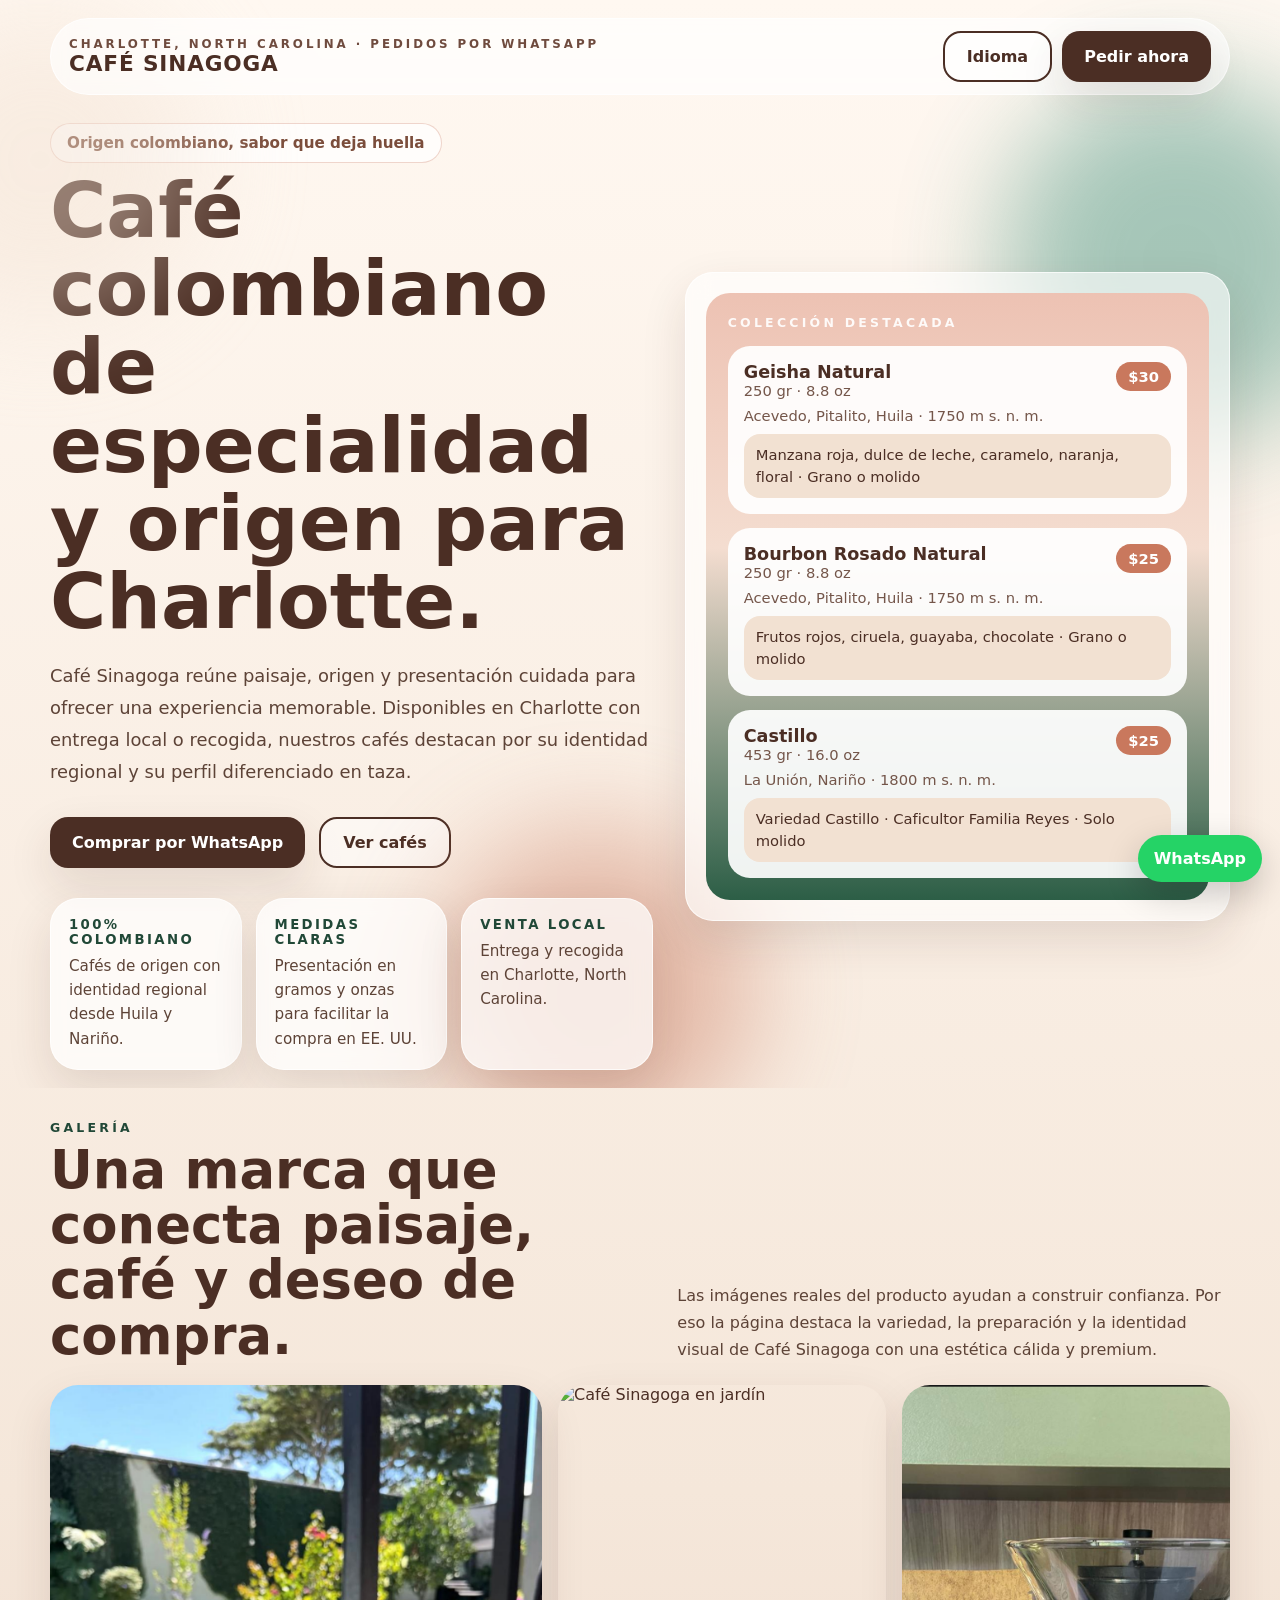
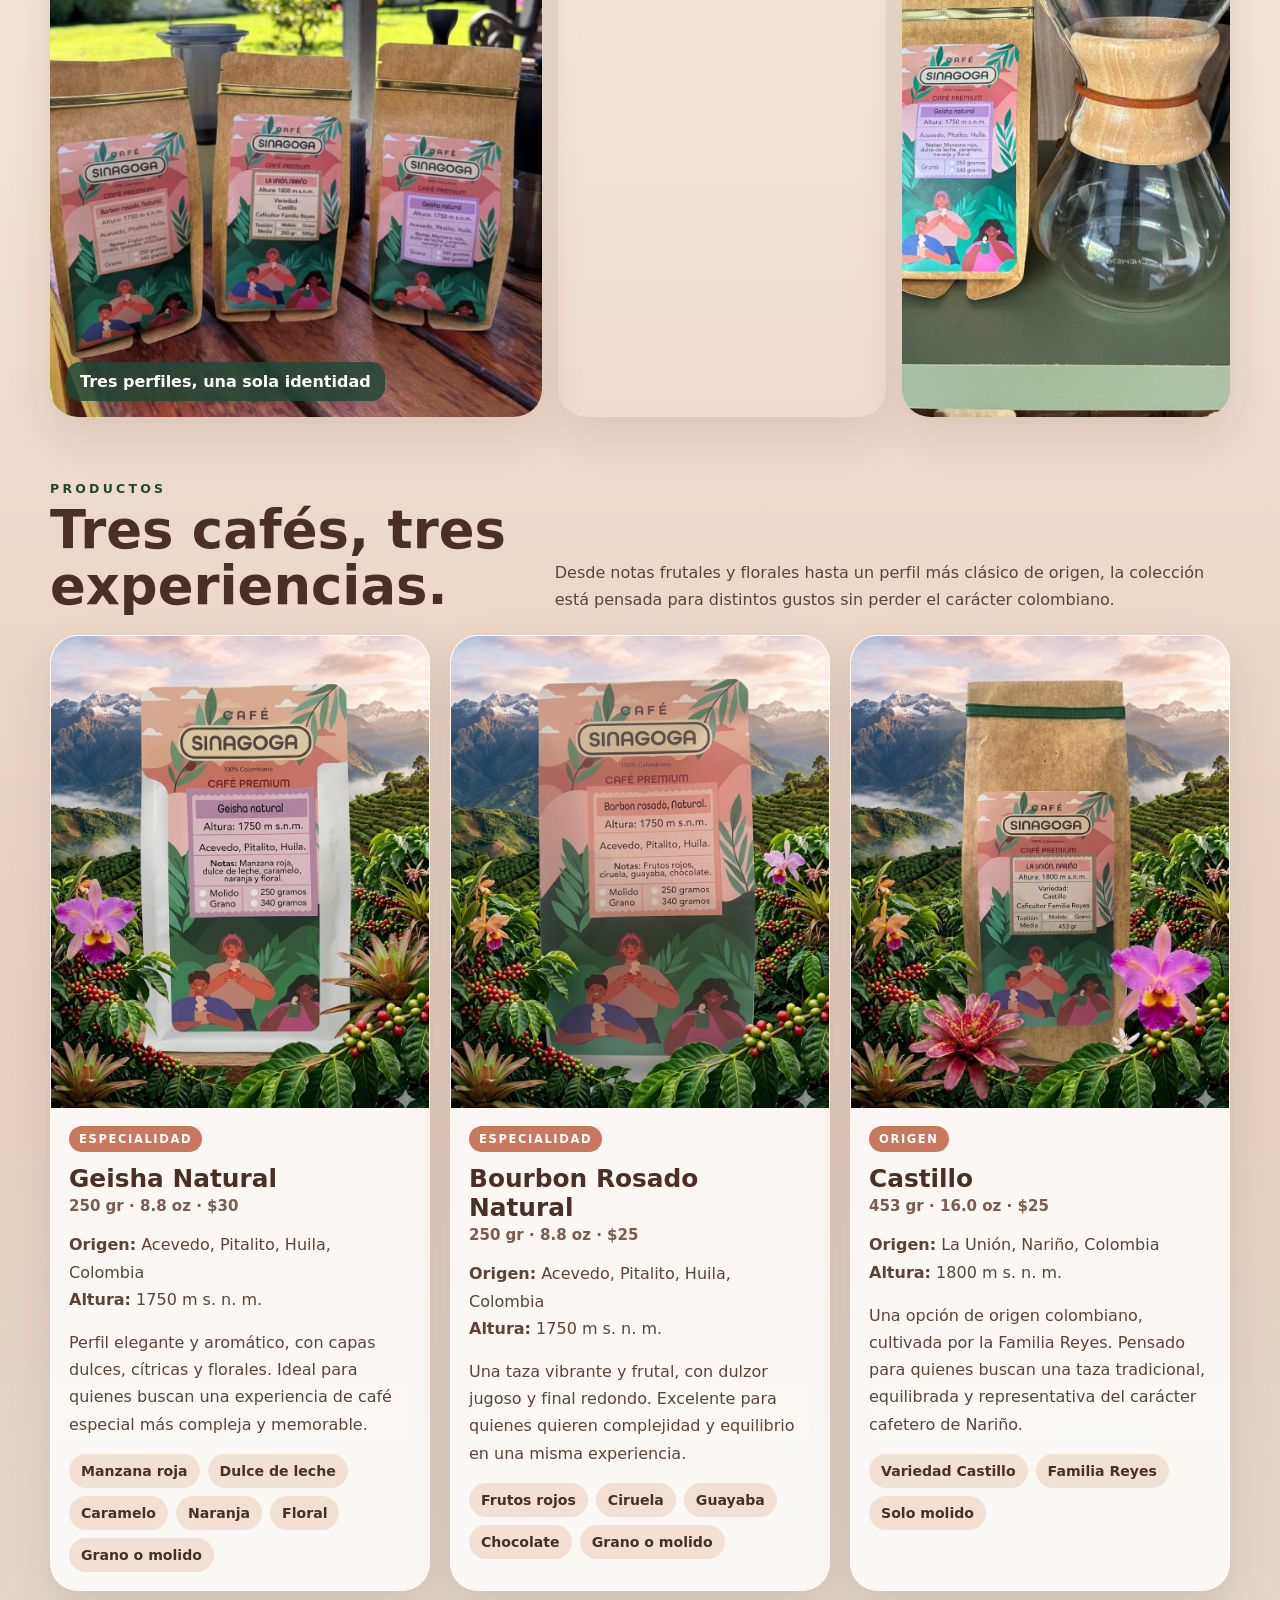
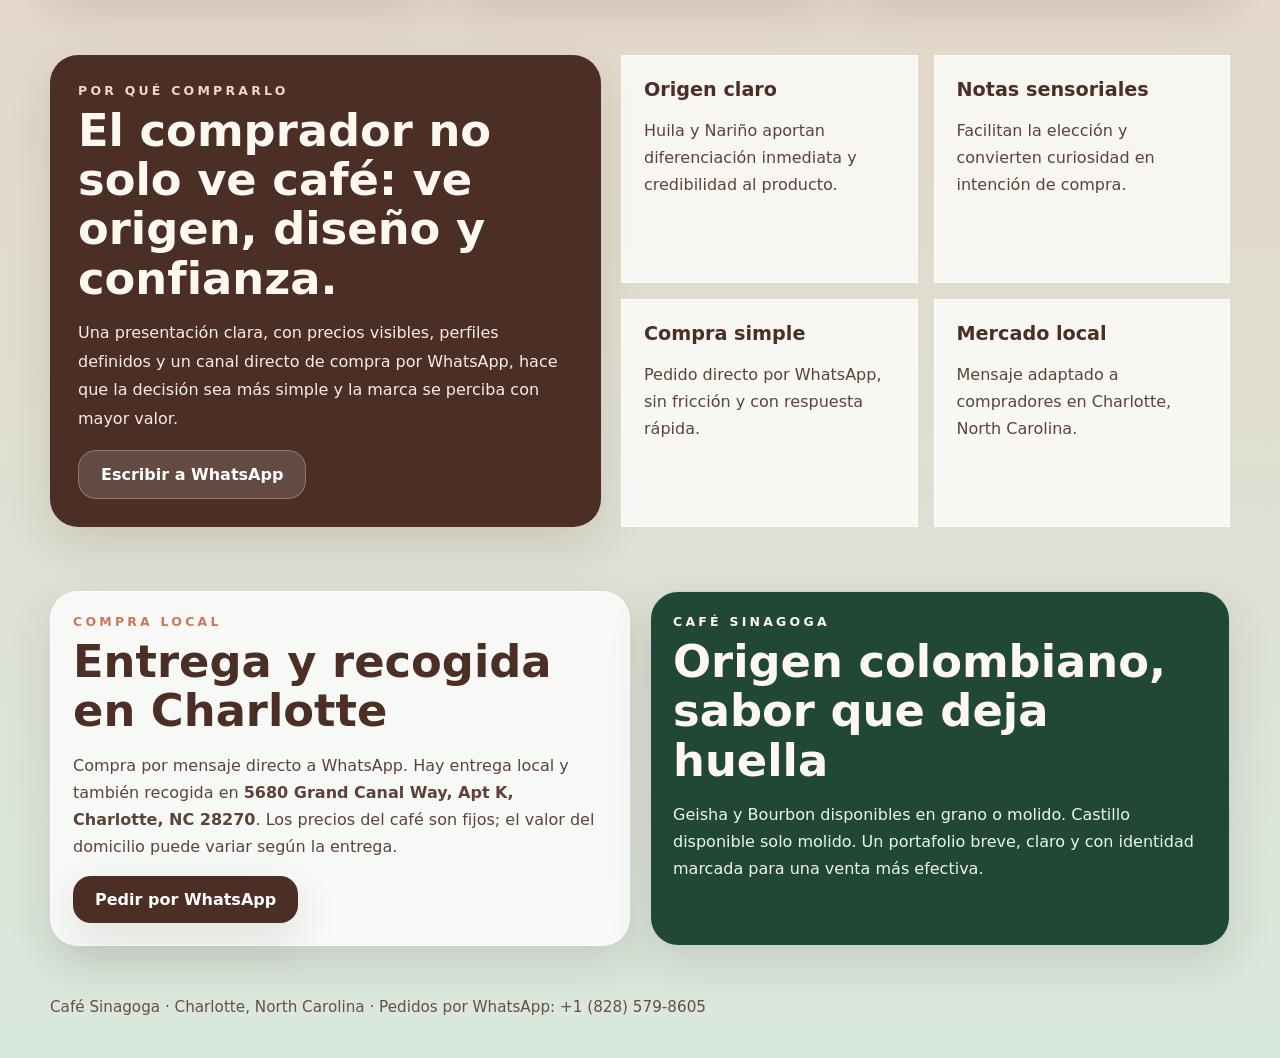
==== es.html @ 4d22b6b9 "Add files via upload" ====
<!doctype html>
<html lang="es">
<head>
  <meta charset="UTF-8" />
  <meta name="viewport" content="width=device-width, initial-scale=1.0" />
  <title>Café Sinagoga | Café colombiano en Charlotte</title>
  <meta name="description" content="Café colombiano de origen en Charlotte, North Carolina. Geisha, Bourbon y Castillo con entrega local o recogida." />
  <link rel="stylesheet" href="style.css" />
</head>
<body>
  <a class="wa-float" href="https://wa.me/18285798605?text=Hola%2C%20quiero%20hacer%20un%20pedido%20de%20Caf%C3%A9%20Sinagoga" target="_blank" rel="noreferrer">WhatsApp</a>
  <header class="hero">
    <div class="orb one"></div><div class="orb two"></div><div class="orb three"></div>
    <div class="container">
      <div class="topbar">
        <div>
          <div class="brand-small">Charlotte, North Carolina · Pedidos por WhatsApp</div>
          <div class="brand">CAFÉ SINAGOGA</div>
        </div>
        <div style="display:flex;gap:10px;flex-wrap:wrap">
          <a class="btn btn-secondary" href="index.html">Idioma</a>
          <a class="btn btn-primary" href="https://wa.me/18285798605?text=Hola%2C%20quiero%20hacer%20un%20pedido%20de%20Caf%C3%A9%20Sinagoga" target="_blank" rel="noreferrer">Pedir ahora</a>
        </div>
      </div>

      <section class="hero-grid">
        <div>
          <div class="pill">Origen colombiano, sabor que deja huella</div>
          <h1>Café colombiano de especialidad y origen para Charlotte.</h1>
          <p class="lead">Café Sinagoga reúne paisaje, origen y presentación cuidada para ofrecer una experiencia memorable. Disponibles en Charlotte con entrega local o recogida, nuestros cafés destacan por su identidad regional y su perfil diferenciado en taza.</p>
          <div class="actions">
            <a class="btn btn-primary" href="https://wa.me/18285798605?text=Hola%2C%20quiero%20hacer%20un%20pedido%20de%20Caf%C3%A9%20Sinagoga" target="_blank" rel="noreferrer">Comprar por WhatsApp</a>
            <a class="btn btn-secondary" href="#productos">Ver cafés</a>
          </div>
          <div class="stats">
            <article class="tile"><h3>100% colombiano</h3><p>Cafés de origen con identidad regional desde Huila y Nariño.</p></article>
            <article class="tile"><h3>Medidas claras</h3><p>Presentación en gramos y onzas para facilitar la compra en EE. UU.</p></article>
            <article class="tile"><h3>Venta local</h3><p>Entrega y recogida en Charlotte, North Carolina.</p></article>
          </div>
        </div>

        <div class="glass">
          <div class="glass-inner">
            <div class="overline light">Colección destacada</div>
            <div class="products-list">
              <article class="product-mini">
                <div class="product-mini-head">
                  <div><h4>Geisha Natural</h4><div class="muted">250 gr · 8.8 oz</div></div>
                  <span class="price">$30</span>
                </div>
                <div class="muted" style="margin-top:8px">Acevedo, Pitalito, Huila · 1750 m s. n. m.</div>
                <div class="note-box">Manzana roja, dulce de leche, caramelo, naranja, floral · Grano o molido</div>
              </article>
              <article class="product-mini">
                <div class="product-mini-head">
                  <div><h4>Bourbon Rosado Natural</h4><div class="muted">250 gr · 8.8 oz</div></div>
                  <span class="price">$25</span>
                </div>
                <div class="muted" style="margin-top:8px">Acevedo, Pitalito, Huila · 1750 m s. n. m.</div>
                <div class="note-box">Frutos rojos, ciruela, guayaba, chocolate · Grano o molido</div>
              </article>
              <article class="product-mini">
                <div class="product-mini-head">
                  <div><h4>Castillo</h4><div class="muted">453 gr · 16.0 oz</div></div>
                  <span class="price">$25</span>
                </div>
                <div class="muted" style="margin-top:8px">La Unión, Nariño · 1800 m s. n. m.</div>
                <div class="note-box">Variedad Castillo · Caficultor Familia Reyes · Solo molido</div>
              </article>
            </div>
          </div>
        </div>
      </section>
    </div>
  </header>

  <main>
    <section class="section">
      <div class="container section-head">
        <div>
          <div class="overline" style="color:var(--forest)">Galería</div>
          <h2>Una marca que conecta paisaje, café y deseo de compra.</h2>
        </div>
        <p>Las imágenes reales del producto ayudan a construir confianza. Por eso la página destaca la variedad, la preparación y la identidad visual de Café Sinagoga con una estética cálida y premium.</p>
      </div>
      <div class="container gallery-grid">
        <div class="gallery-card large"><img src="assets/three-bags.png" alt="Tres cafés Café Sinagoga" /><div class="gallery-caption">Tres perfiles, una sola identidad</div></div>
        <div class="gallery-card"><img src="assets/castillo-garden.png" alt="Café Sinagoga en jardín" /></div>
        <div class="gallery-card"><img src="assets/brew-setup.png" alt="Café Sinagoga junto a cafetera" /></div>
      </div>
    </section>

    <section class="section" id="productos">
      <div class="container section-head">
        <div>
          <div class="overline" style="color:var(--forest)">Productos</div>
          <h2>Tres cafés, tres experiencias.</h2>
        </div>
        <p>Desde notas frutales y florales hasta un perfil más clásico de origen, la colección está pensada para distintos gustos sin perder el carácter colombiano.</p>
      </div>
      <div class="container product-grid">
        <article class="product-card">
          <img src="assets/geisha-white.png" alt="Bolsa de café Geisha Natural" />
          <div class="product-body">
            <span class="product-badge">Especialidad</span>
            <h3>Geisha Natural</h3>
            <div class="size">250 gr · 8.8 oz · $30</div>
            <p><strong>Origen:</strong> Acevedo, Pitalito, Huila, Colombia<br><strong>Altura:</strong> 1750 m s. n. m.</p>
            <p>Perfil elegante y aromático, con capas dulces, cítricas y florales. Ideal para quienes buscan una experiencia de café especial más compleja y memorable.</p>
            <div class="chips">
              <span class="chip">Manzana roja</span><span class="chip">Dulce de leche</span><span class="chip">Caramelo</span><span class="chip">Naranja</span><span class="chip">Floral</span><span class="chip">Grano o molido</span>
            </div>
          </div>
        </article>

        <article class="product-card">
          <img src="assets/bourbon-white.png" alt="Bolsa de café Bourbon Rosado Natural" />
          <div class="product-body">
            <span class="product-badge">Especialidad</span>
            <h3>Bourbon Rosado Natural</h3>
            <div class="size">250 gr · 8.8 oz · $25</div>
            <p><strong>Origen:</strong> Acevedo, Pitalito, Huila, Colombia<br><strong>Altura:</strong> 1750 m s. n. m.</p>
            <p>Una taza vibrante y frutal, con dulzor jugoso y final redondo. Excelente para quienes quieren complejidad y equilibrio en una misma experiencia.</p>
            <div class="chips">
              <span class="chip">Frutos rojos</span><span class="chip">Ciruela</span><span class="chip">Guayaba</span><span class="chip">Chocolate</span><span class="chip">Grano o molido</span>
            </div>
          </div>
        </article>

        <article class="product-card">
          <img src="assets/castillo-bag.png" alt="Bolsa de café Castillo" />
          <div class="product-body">
            <span class="product-badge">Origen</span>
            <h3>Castillo</h3>
            <div class="size">453 gr · 16.0 oz · $25</div>
            <p><strong>Origen:</strong> La Unión, Nariño, Colombia<br><strong>Altura:</strong> 1800 m s. n. m.</p>
            <p>Una opción de origen colombiano, cultivada por la Familia Reyes. Pensado para quienes buscan una taza tradicional, equilibrada y representativa del carácter cafetero de Nariño.</p>
            <div class="chips">
              <span class="chip">Variedad Castillo</span><span class="chip">Familia Reyes</span><span class="chip">Solo molido</span>
            </div>
          </div>
        </article>
      </div>
    </section>

    <section class="section">
      <div class="container split">
        <article class="cta-card">
          <div class="overline" style="color:#f2d5c8">Por qué comprarlo</div>
          <h2>El comprador no solo ve café: ve origen, diseño y confianza.</h2>
          <p>Una presentación clara, con precios visibles, perfiles definidos y un canal directo de compra por WhatsApp, hace que la decisión sea más simple y la marca se perciba con mayor valor.</p>
          <a class="btn btn-light" href="https://wa.me/18285798605?text=Hola%2C%20quiero%20hacer%20un%20pedido%20de%20Caf%C3%A9%20Sinagoga" target="_blank" rel="noreferrer">Escribir a WhatsApp</a>
        </article>
        <div class="feature-grid">
          <article class="feature-card"><h3>Origen claro</h3><p>Huila y Nariño aportan diferenciación inmediata y credibilidad al producto.</p></article>
          <article class="feature-card"><h3>Notas sensoriales</h3><p>Facilitan la elección y convierten curiosidad en intención de compra.</p></article>
          <article class="feature-card"><h3>Compra simple</h3><p>Pedido directo por WhatsApp, sin fricción y con respuesta rápida.</p></article>
          <article class="feature-card"><h3>Mercado local</h3><p>Mensaje adaptado a compradores en Charlotte, North Carolina.</p></article>
        </div>
      </div>
    </section>

    <section class="section">
      <div class="container dual-grid">
        <article class="pickup">
          <div class="overline" style="color:var(--clay)">Compra local</div>
          <h2>Entrega y recogida en Charlotte</h2>
          <p>Compra por mensaje directo a WhatsApp. Hay entrega local y también recogida en <strong>5680 Grand Canal Way, Apt K, Charlotte, NC 28270</strong>. Los precios del café son fijos; el valor del domicilio puede variar según la entrega.</p>
          <a class="btn btn-primary" href="https://wa.me/18285798605?text=Hola%2C%20quiero%20hacer%20un%20pedido%20de%20Caf%C3%A9%20Sinagoga" target="_blank" rel="noreferrer">Pedir por WhatsApp</a>
        </article>
        <article class="pickup dark">
          <div class="overline">Café Sinagoga</div>
          <h2>Origen colombiano, sabor que deja huella</h2>
          <p>Geisha y Bourbon disponibles en grano o molido. Castillo disponible solo molido. Un portafolio breve, claro y con identidad marcada para una venta más efectiva.</p>
        </article>
      </div>
    </section>
  </main>

  <footer class="footer">
    <div class="container">Café Sinagoga · Charlotte, North Carolina · Pedidos por WhatsApp: +1 (828) 579-8605</div>
  </footer>
</body>
</html>
---- style.css ----
:root{
  --cream:#fff8f1;
  --sand:#f2e1d2;
  --clay:#c9785d;
  --coffee:#4b2e24;
  --forest:#214837;
  --leaf:#3b8d78;
  --mist:#edf4ee;
  --white:#ffffff;
  --shadow:0 18px 45px rgba(62,37,28,.12);
  --radius:28px;
  --max:1180px;
}
*{box-sizing:border-box}
html{scroll-behavior:smooth}
body{
  margin:0;
  font-family:Inter,system-ui,-apple-system,BlinkMacSystemFont,"Segoe UI",sans-serif;
  color:var(--coffee);
  background:linear-gradient(180deg,#fff8f1 0%,#f5e7da 35%,#e8cfbf 62%,#d9e8dd 100%);
}
a{text-decoration:none;color:inherit}
img{max-width:100%;display:block}
.container{width:min(var(--max),calc(100% - 2rem));margin:0 auto}
.section{padding:32px 0}
.btn{
  display:inline-flex;align-items:center;justify-content:center;gap:.55rem;
  border-radius:18px;padding:14px 22px;font-weight:800;transition:.2s ease;
}
.btn:hover{transform:translateY(-1px)}
.btn-primary{background:var(--coffee);color:var(--white);box-shadow:var(--shadow)}
.btn-secondary{border:2px solid var(--coffee);background:rgba(255,255,255,.55)}
.btn-light{background:rgba(255,255,255,.14);color:var(--white);border:1px solid rgba(255,255,255,.25)}
.topbar{
  margin-top:18px;padding:12px 18px;border-radius:999px;background:rgba(255,255,255,.66);
  border:1px solid rgba(255,255,255,.7);backdrop-filter:blur(10px);display:flex;align-items:center;justify-content:space-between;gap:14px
}
.brand-small{font-size:.74rem;letter-spacing:.25em;text-transform:uppercase;color:#6f4b3e;font-weight:700}
.brand{font-size:1.35rem;font-weight:900;letter-spacing:.04em}
.hero{position:relative;overflow:hidden}
.orb{position:absolute;border-radius:999px;filter:blur(54px);opacity:.45;pointer-events:none}
.orb.one{width:320px;height:320px;background:var(--sand);left:-120px;top:0}
.orb.two{width:360px;height:360px;background:var(--leaf);right:-80px;top:80px}
.orb.three{width:320px;height:320px;background:var(--clay);left:34%;bottom:-60px}
.hero-grid,.content-grid{display:grid;gap:32px;align-items:center}
.hero-grid{grid-template-columns:1.05fr .95fr;padding:28px 0 18px}
.pill{
  display:inline-flex;align-items:center;padding:10px 16px;border-radius:999px;
  background:rgba(255,255,255,.75);border:1px solid rgba(201,120,93,.3);font-size:.95rem;color:#7b4d3b;font-weight:600
}
.hero h1{font-size:clamp(2.5rem,6vw,4.85rem);line-height:1.02;margin:.55rem 0 0;font-weight:900}
.lead{font-size:1.12rem;line-height:1.8;color:#5d4337;max-width:760px}
.actions{display:flex;flex-wrap:wrap;gap:14px;margin-top:28px}
.stats{display:grid;grid-template-columns:repeat(3,1fr);gap:14px;margin-top:30px}
.card,.glass,.tile,.product-card,.pickup,.cta-card,.gallery-card{
  border-radius:var(--radius);box-shadow:var(--shadow)
}
.tile{
  padding:18px;background:rgba(255,255,255,.72);border:1px solid rgba(255,255,255,.7);backdrop-filter:blur(10px)
}
.tile h3{margin:0;font-size:.83rem;letter-spacing:.18em;text-transform:uppercase;color:var(--forest)}
.tile p{margin:.45rem 0 0;line-height:1.6;font-size:.95rem;color:#5d4337}
.glass{padding:20px;background:rgba(255,255,255,.62);border:1px solid rgba(255,255,255,.7);backdrop-filter:blur(12px)}
.glass-inner{padding:22px;border-radius:24px;background:linear-gradient(180deg,#edc2b3 0%,#f4ddd0 42%,#2c5e46 100%)}
.overline{font-size:.78rem;letter-spacing:.26em;text-transform:uppercase;font-weight:700}
.overline.light{color:rgba(255,255,255,.9)}
.products-list{display:grid;gap:14px;margin-top:16px}
.product-mini{padding:16px;border-radius:22px;background:rgba(255,255,255,.92)}
.product-mini-head{display:flex;justify-content:space-between;gap:12px;align-items:flex-start}
.product-mini h4{margin:0;font-size:1.1rem}
.muted{font-size:.92rem;color:#74564a}
.price{padding:6px 12px;border-radius:999px;background:var(--clay);color:#fff;font-weight:900;font-size:.92rem}
.note-box{margin-top:10px;padding:10px 12px;border-radius:16px;background:var(--sand);font-size:.92rem;line-height:1.5}
.section-head{display:flex;justify-content:space-between;align-items:end;gap:20px;margin-bottom:22px}
.section-head h2{margin:.4rem 0 0;font-size:clamp(2rem,4.5vw,3.3rem);line-height:1.05}
.section-head p{margin:0;max-width:680px;line-height:1.7;color:#5d4337}
.product-grid{display:grid;grid-template-columns:repeat(3,1fr);gap:20px}
.product-card{overflow:hidden;background:rgba(255,255,255,.82);border:1px solid rgba(255,255,255,.75)}
.product-card img{aspect-ratio:4/5;object-fit:cover;width:100%}
.product-body{padding:18px}
.product-badge{display:inline-block;padding:6px 10px;border-radius:999px;background:var(--clay);color:#fff;font-size:.72rem;font-weight:900;letter-spacing:.14em;text-transform:uppercase}
.product-body h3{font-size:1.55rem;margin:12px 0 4px}
.product-body .size{color:#7b5c4f;font-weight:600;font-size:.94rem}
.product-body p{line-height:1.7;color:#5d4337}
.chips{display:flex;flex-wrap:wrap;gap:8px;margin-top:10px}
.chip{padding:9px 12px;border-radius:999px;background:var(--sand);font-size:.88rem;font-weight:700}
.split{display:grid;grid-template-columns:.95fr 1.05fr;gap:20px}
.cta-card{padding:28px;background:var(--coffee);color:var(--cream)}
.cta-card h2,.pickup h2{margin:.5rem 0 0;font-size:clamp(1.8rem,3.5vw,3rem);line-height:1.1}
.cta-card p{line-height:1.8;color:#f6ede7}
.feature-grid{display:grid;grid-template-columns:repeat(2,1fr);gap:16px}
.feature-card,.pickup,.lang-card{padding:22px;background:rgba(255,255,255,.76);border:1px solid rgba(255,255,255,.76)}
.feature-card h3,.pickup h3{margin:0;font-size:1.2rem}
.feature-card p,.pickup p{line-height:1.7;color:#5d4337}
.gallery-grid{display:grid;grid-template-columns:1.2fr .8fr .8fr;gap:16px}
.gallery-card{overflow:hidden;position:relative;min-height:240px}
.gallery-card img{width:100%;height:100%;object-fit:cover}
.gallery-card.large{min-height:520px}
.gallery-caption{position:absolute;left:16px;bottom:16px;background:rgba(33,72,55,.84);color:#fff;padding:10px 14px;border-radius:14px;font-weight:700}
.dual-grid{display:grid;grid-template-columns:1fr 1fr;gap:20px}
.pickup{background:rgba(255,255,255,.78)}
.pickup.dark{background:var(--forest);color:var(--cream)}
.pickup.dark p{color:#edf4ee}
.footer{padding:20px 0 42px;color:#6c4d40;font-size:.95rem}
.lang-shell{min-height:100vh;display:grid;place-items:center;padding:24px;position:relative;overflow:hidden}
.lang-wrap{width:min(1180px,100%)}
.lang-grid{display:grid;grid-template-columns:1.05fr .95fr;gap:24px;align-items:center}
.lang-card{border-radius:32px;box-shadow:var(--shadow);backdrop-filter:blur(12px)}
.logo-mark{width:140px;height:140px;border-radius:50%;object-fit:cover;box-shadow:var(--shadow)}
.language-buttons{display:flex;gap:14px;flex-wrap:wrap;margin-top:26px}
.small-gallery{display:grid;grid-template-columns:repeat(3,1fr);gap:12px;margin-top:18px}
.small-gallery img{border-radius:18px;aspect-ratio:1/1;object-fit:cover;box-shadow:var(--shadow)}
.wa-float{
  position:fixed;right:18px;bottom:18px;background:#25D366;color:white;padding:14px 16px;border-radius:999px;
  font-weight:900;box-shadow:0 12px 35px rgba(0,0,0,.2);z-index:10
}
@media (max-width: 980px){
  .hero-grid,.content-grid,.split,.gallery-grid,.dual-grid,.lang-grid,.product-grid,.feature-grid{grid-template-columns:1fr}
  .stats{grid-template-columns:1fr}
  .gallery-card.large{min-height:320px}
  .section-head{align-items:flex-start;flex-direction:column}
}
@media (max-width: 640px){
  .topbar{border-radius:24px;align-items:flex-start;flex-direction:column}
  .brand{font-size:1.15rem}
  .container{width:min(var(--max),calc(100% - 1.2rem))}
  .hero-grid{padding-top:12px}
}
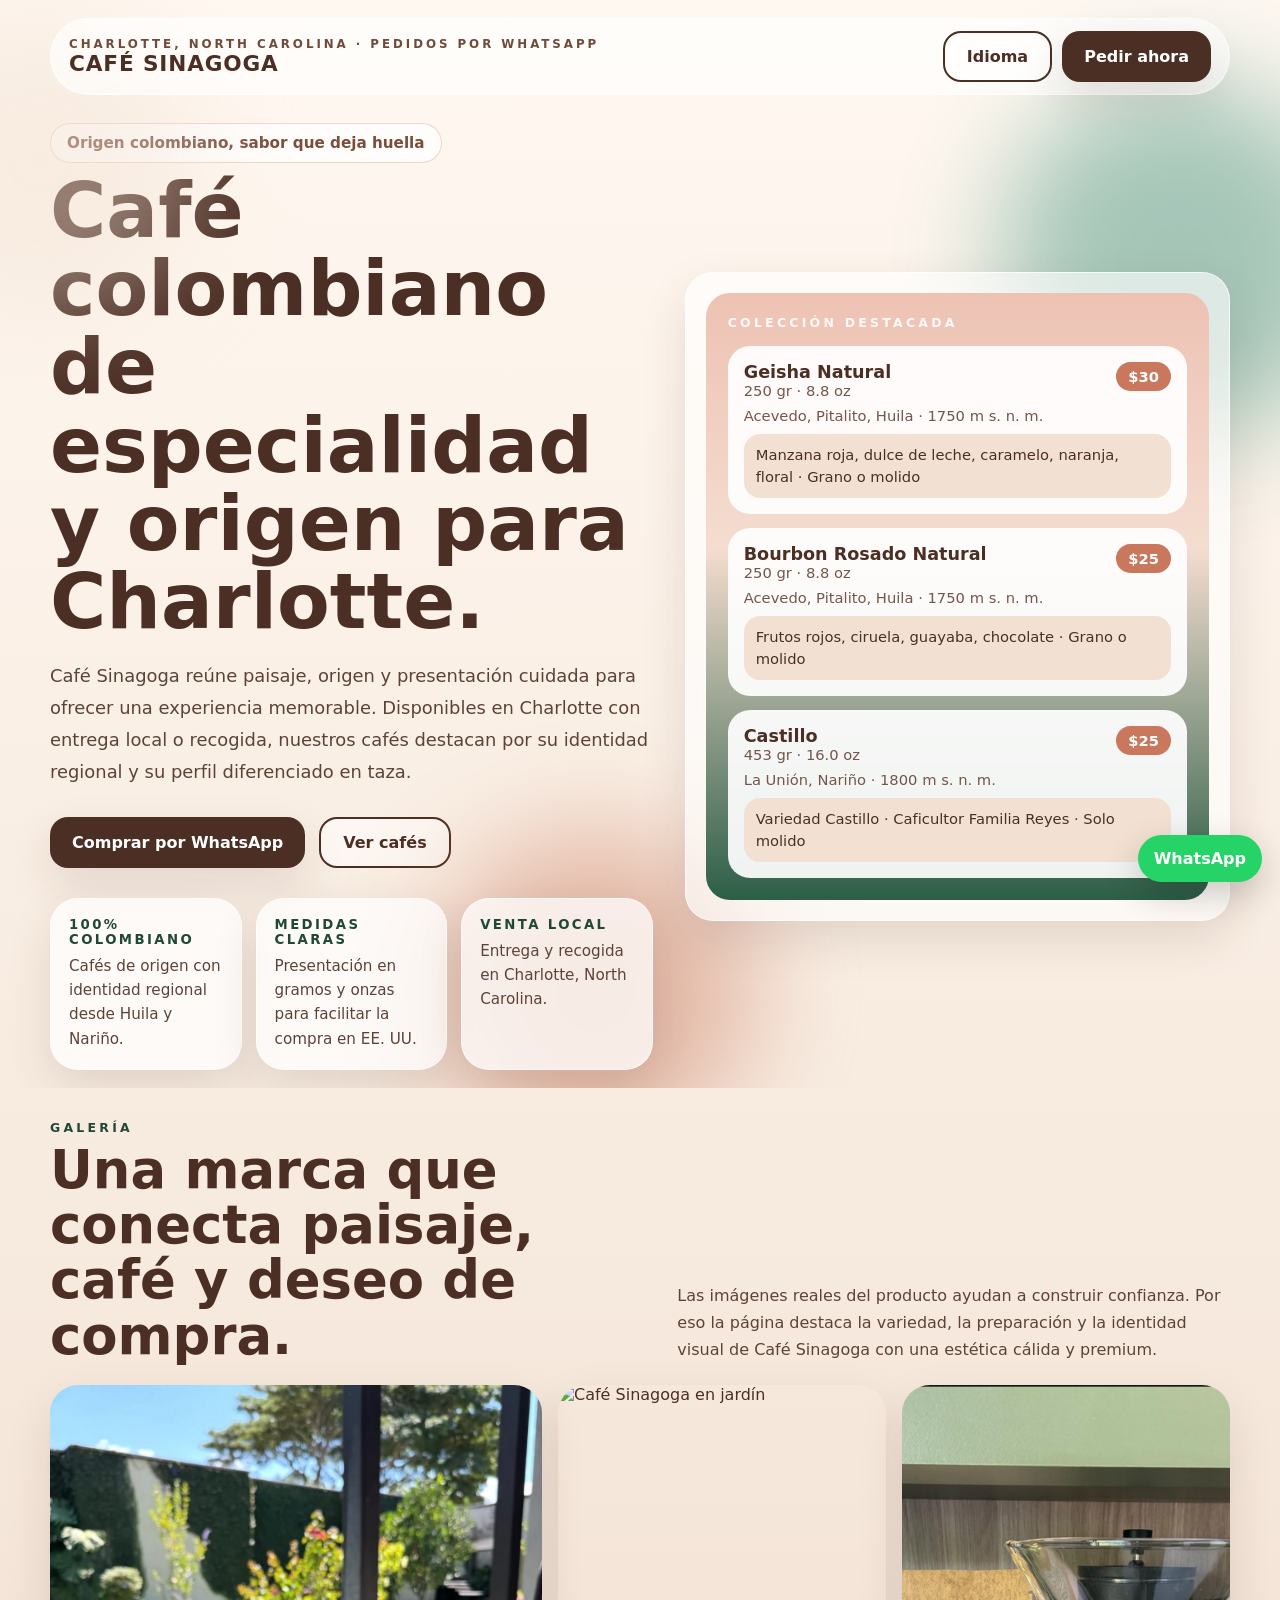
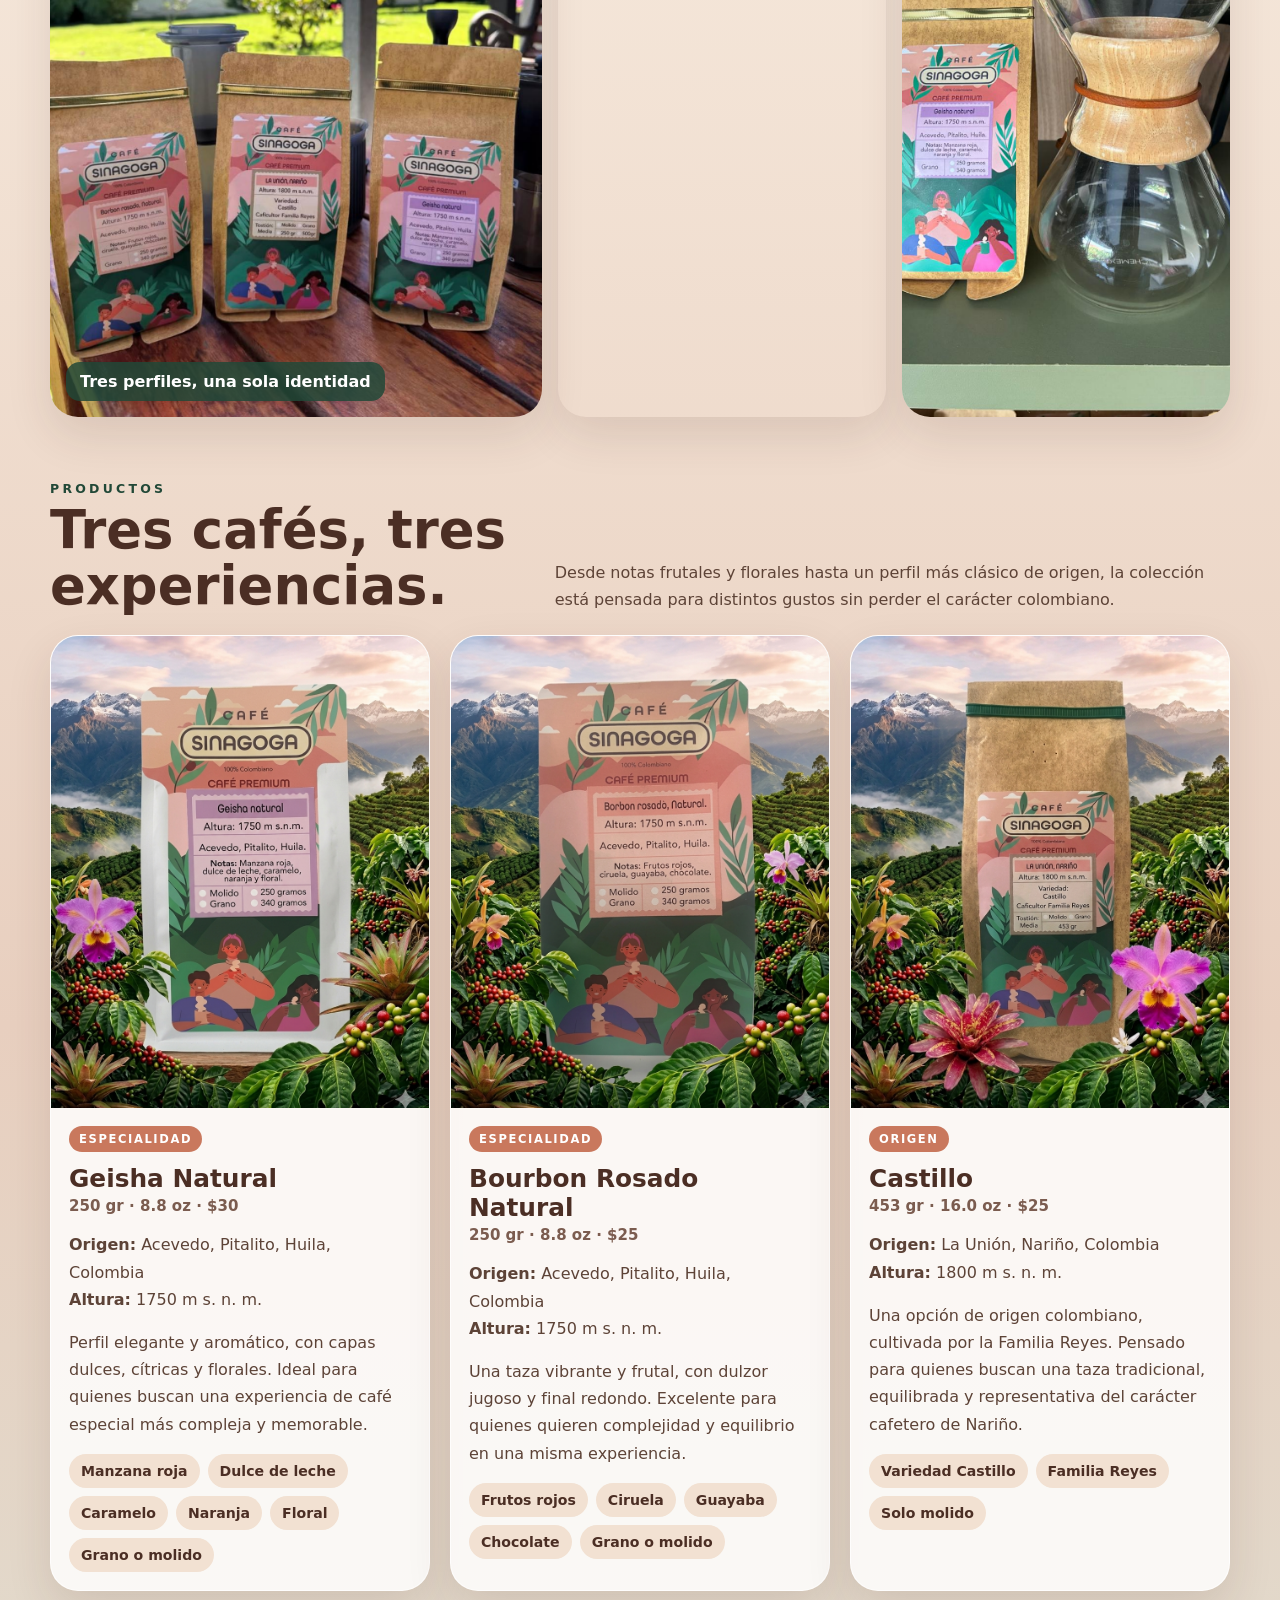
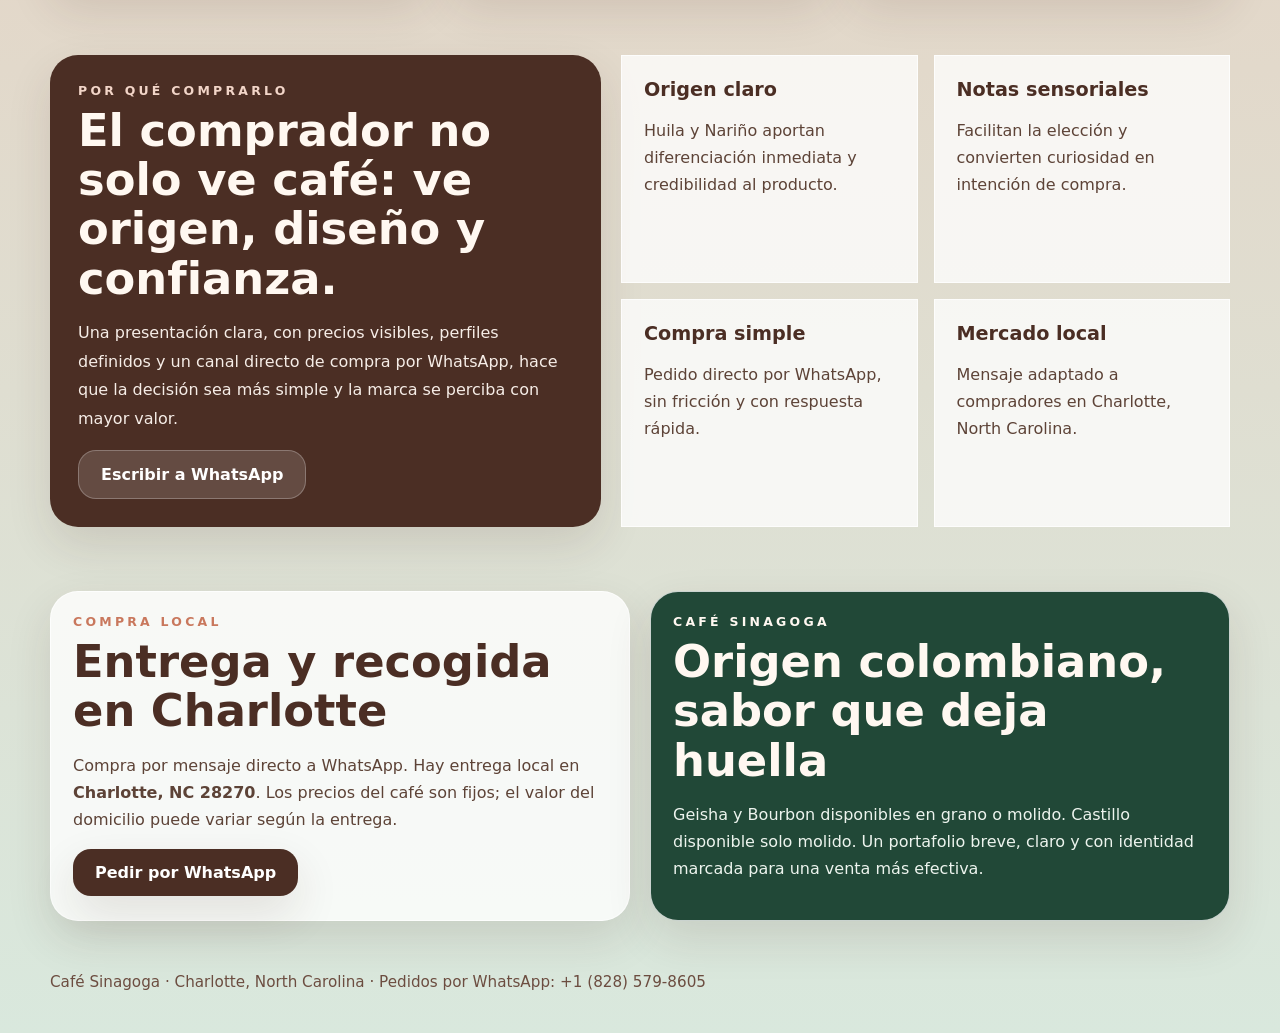
==== commit 6d56a31d: "Direccion" ====
--- a/es.html
+++ b/es.html
@@ -165,7 +165,7 @@
         <article class="pickup">
           <div class="overline" style="color:var(--clay)">Compra local</div>
           <h2>Entrega y recogida en Charlotte</h2>
-          <p>Compra por mensaje directo a WhatsApp. Hay entrega local y también recogida en <strong>5680 Grand Canal Way, Apt K, Charlotte, NC 28270</strong>. Los precios del café son fijos; el valor del domicilio puede variar según la entrega.</p>
+          <p>Compra por mensaje directo a WhatsApp. Hay entrega local en <strong> Charlotte, NC 28270</strong>. Los precios del café son fijos; el valor del domicilio puede variar según la entrega.</p>
           <a class="btn btn-primary" href="https://wa.me/18285798605?text=Hola%2C%20quiero%20hacer%20un%20pedido%20de%20Caf%C3%A9%20Sinagoga" target="_blank" rel="noreferrer">Pedir por WhatsApp</a>
         </article>
         <article class="pickup dark">
